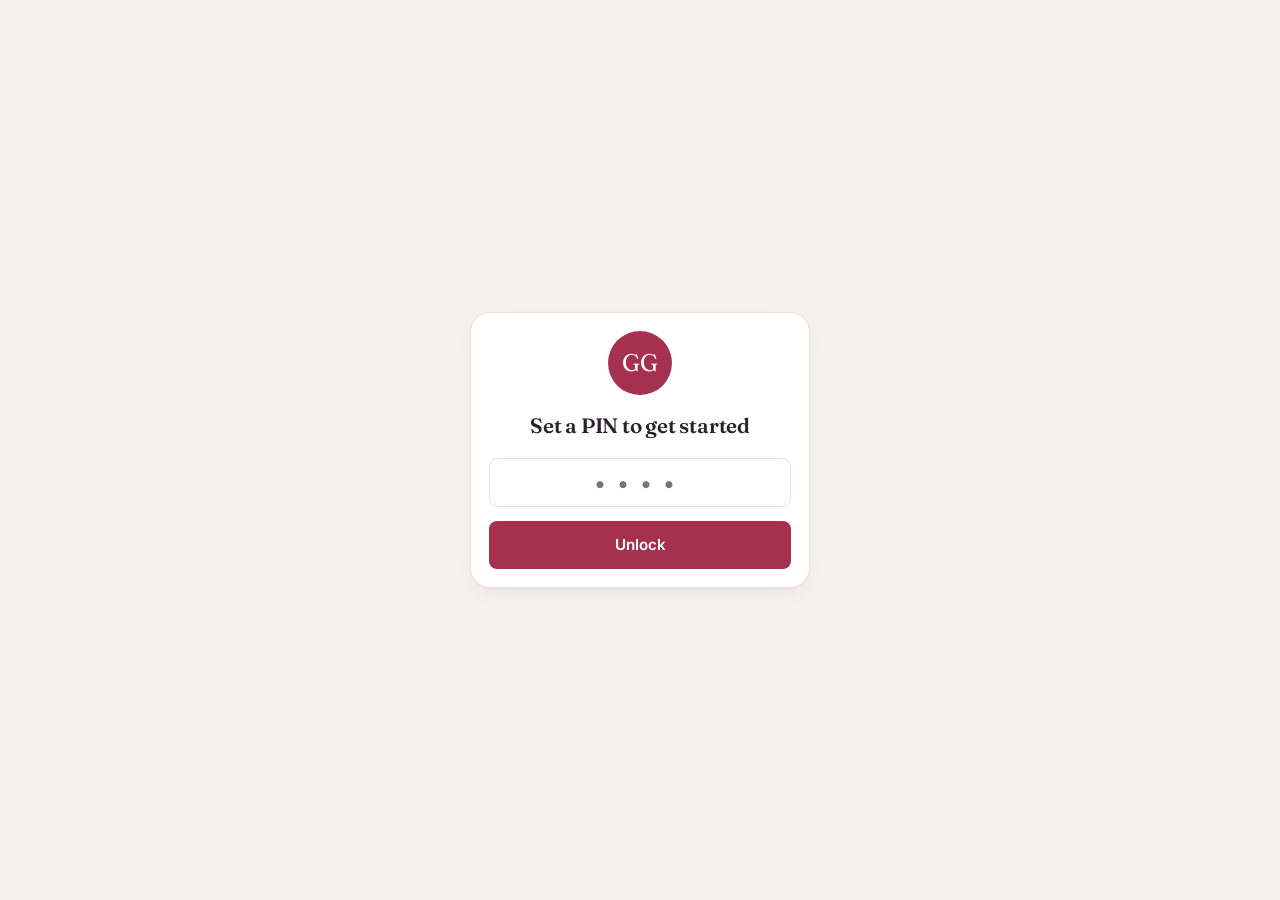
==== index.html @ 6c10d565 "first commit" ====
<!DOCTYPE html>
<html lang="en">
<head>
<meta charset="UTF-8">
<meta name="viewport" content="width=device-width, initial-scale=1, maximum-scale=1, user-scalable=no">
<title>Get Gorgeous</title>
<link rel="manifest" href="manifest.json">
<link href="https://fonts.googleapis.com/css2?family=Fraunces:wght@600;700&family=Inter:wght@400;500;600;700&display=swap" rel="stylesheet">
<link rel="stylesheet" href="assets/css/style.css">
<style>
  body { display:flex; align-items:center; justify-content:center; height:100vh; background: var(--surface-sunken); }
  .lock-card { width: min(340px, 90vw); text-align:center; }
  .lock-card .brand { width:64px; height:64px; border-radius:50%; background:var(--accent); color:#fff;
    display:flex; align-items:center; justify-content:center; font-family:var(--font-display); font-size:1.5rem; margin:0 auto 16px; }
  #pinInput { text-align:center; letter-spacing: 0.5em; font-size: 1.4rem; }
</style>
</head>
<body>
  <div class="card lock-card">
    <div class="brand">GG</div>
    <h2 id="lockTitle" class="mb-16">Enter PIN</h2>
    <div class="field">
      <input type="password" id="pinInput" inputmode="numeric" maxlength="6" placeholder="••••">
    </div>
    <button class="btn btn-primary" style="width:100%;" onclick="submitPin()">Unlock</button>
    <div id="lockError" class="text-soft mt-16" style="color: var(--danger); display:none;">Wrong PIN, try again.</div>
  </div>

  <script src="assets/js/db.js"></script>
  <script>
    if ('serviceWorker' in navigator) {
      window.addEventListener('load', () => navigator.serviceWorker.register('service-worker.js').catch(() => {}));
    }
  </script>
  <script>
    async function boot() {
      const existingPin = await DB.getSetting('pinHash');
      document.getElementById('lockTitle').textContent = existingPin ? 'Enter PIN' : 'Set a PIN to get started';
    }
    boot();

    async function simpleHash(str) {
      const enc = new TextEncoder().encode(str);
      const buf = await crypto.subtle.digest('SHA-256', enc);
      return Array.from(new Uint8Array(buf)).map(b => b.toString(16).padStart(2, '0')).join('');
    }

    async function submitPin() {
      const val = document.getElementById('pinInput').value.trim();
      if (val.length < 4) return alert('PIN should be at least 4 digits.');
      const hash = await simpleHash(val);
      const existingPin = await DB.getSetting('pinHash');

      if (!existingPin) {
        await DB.setSetting('pinHash', hash);
        window.location.href = 'dashboard.html';
        return;
      }
      if (hash === existingPin) {
        window.location.href = 'dashboard.html';
      } else {
        document.getElementById('lockError').style.display = 'block';
        document.getElementById('pinInput').value = '';
      }
    }

    document.getElementById('pinInput').addEventListener('keydown', (e) => {
      if (e.key === 'Enter') submitPin();
    });
  </script>
</body>
</html>
---- assets/css/style.css ----
/* ============================================
   Get Gorgeous — Design Tokens
   Signature: "vanity mirror" cards — soft rounded
   surfaces with a berry accent bar that lights up
   on the active section, echoing a lit mirror frame.
   ============================================ */

:root {
  /* Color */
  --bg: #FFFDFB;
  --surface: #FFFFFF;
  --surface-sunken: #F7F1EE;
  --ink: #2B2229;
  --ink-soft: #6E5F63;
  --line: #EBE1DD;

  --accent: #A6314F;        /* signature berry — active states, CTAs */
  --accent-ink: #FFFFFF;
  --accent-soft: #F5DCE2;   /* pale blush — badges, hover backgrounds */
  --gold: #A87C3F;          /* money / loyalty points */
  --gold-soft: #F1E4CE;
  --success: #3F7D58;
  --success-soft: #DFEEE4;
  --warn: #B85C1D;
  --warn-soft: #F6E3D3;
  --danger: #A6314F;

  /* Type */
  --font-display: 'Fraunces', Georgia, serif;
  --font-body: 'Inter', -apple-system, sans-serif;

  /* Scale */
  --radius-sm: 8px;
  --radius-md: 14px;
  --radius-lg: 20px;
  --shadow-card: 0 1px 2px rgba(43,34,41,0.04), 0 8px 24px -12px rgba(43,34,41,0.12);
  --touch-min: 48px;
}

* { box-sizing: border-box; }
html, body { height: 100%; }

body {
  margin: 0;
  background: var(--bg);
  color: var(--ink);
  font-family: var(--font-body);
  font-size: 16px;
  line-height: 1.45;
  -webkit-tap-highlight-color: transparent;
}

h1, h2, h3, .display {
  font-family: var(--font-display);
  font-weight: 600;
  letter-spacing: -0.01em;
  margin: 0;
  color: var(--ink);
}
h1 { font-size: 1.75rem; }
h2 { font-size: 1.3rem; }
h3 { font-size: 1.05rem; }

.eyebrow {
  font-size: 0.72rem;
  font-weight: 600;
  text-transform: uppercase;
  letter-spacing: 0.08em;
  color: var(--ink-soft);
}

/* ---------- App shell ---------- */
.app-shell {
  display: grid;
  grid-template-columns: 92px 1fr;
  height: 100vh;
  overflow: hidden;
}
@media (max-width: 720px) {
  .app-shell { grid-template-columns: 1fr; grid-template-rows: 1fr 76px; }
  .sidebar { order: 2; flex-direction: row !important; }
}

.sidebar {
  background: var(--surface);
  border-right: 1px solid var(--line);
  display: flex;
  flex-direction: column;
  align-items: center;
  padding: 16px 0;
  gap: 4px;
  overflow-y: auto;
}
.sidebar .brand {
  width: 44px; height: 44px;
  border-radius: 50%;
  background: var(--accent);
  color: #fff;
  display: flex; align-items: center; justify-content: center;
  font-family: var(--font-display);
  font-weight: 700;
  margin-bottom: 18px;
  flex-shrink: 0;
}
.nav-item {
  width: 68px;
  min-height: var(--touch-min);
  display: flex;
  flex-direction: column;
  align-items: center;
  justify-content: center;
  gap: 3px;
  padding: 8px 4px;
  border-radius: var(--radius-sm);
  color: var(--ink-soft);
  text-decoration: none;
  font-size: 0.68rem;
  font-weight: 600;
  position: relative;
  border: none;
  background: none;
  cursor: pointer;
}
.nav-item .icon { font-size: 1.25rem; line-height: 1; }
.nav-item.active {
  color: var(--accent);
  background: var(--accent-soft);
}
.nav-item.active::before {
  content: "";
  position: absolute;
  left: -8px; top: 50%; transform: translateY(-50%);
  width: 3px; height: 22px;
  background: var(--accent);
  border-radius: 2px;
}
@media (max-width: 720px) {
  .nav-item.active::before { left: 50%; top: -8px; transform: translateX(-50%); width: 22px; height: 3px; }
}

.main {
  overflow-y: auto;
  padding: 24px 28px 90px;
}
.topbar {
  display: flex;
  align-items: center;
  justify-content: space-between;
  margin-bottom: 22px;
  gap: 12px;
  flex-wrap: wrap;
}
.sync-pill {
  display: inline-flex; align-items: center; gap: 6px;
  font-size: 0.75rem; font-weight: 600;
  padding: 6px 12px; border-radius: 999px;
  background: var(--success-soft); color: var(--success);
}
.sync-pill.offline { background: var(--warn-soft); color: var(--warn); }
.sync-pill .dot { width: 7px; height: 7px; border-radius: 50%; background: currentColor; }

/* ---------- Cards / surfaces ---------- */
.card {
  background: var(--surface);
  border: 1px solid var(--line);
  border-radius: var(--radius-lg);
  box-shadow: var(--shadow-card);
  padding: 18px;
}
.grid {
  display: grid;
  gap: 14px;
}
.grid-4 { grid-template-columns: repeat(4, 1fr); }
.grid-3 { grid-template-columns: repeat(3, 1fr); }
.grid-2 { grid-template-columns: repeat(2, 1fr); }
@media (max-width: 900px) { .grid-4 { grid-template-columns: repeat(2, 1fr); } .grid-3 { grid-template-columns: repeat(2, 1fr); } }
@media (max-width: 560px) { .grid-4, .grid-3, .grid-2 { grid-template-columns: 1fr; } }

.stat-card .value {
  font-family: var(--font-display);
  font-size: 1.9rem;
  font-weight: 600;
  margin-top: 4px;
}
.stat-card .label { color: var(--ink-soft); font-size: 0.82rem; }
.stat-card.gold .value { color: var(--gold); }
.stat-card.accent .value { color: var(--accent); }

/* ---------- Forms ---------- */
label { font-size: 0.82rem; font-weight: 600; color: var(--ink-soft); display: block; margin-bottom: 6px; }
input, select, textarea {
  width: 100%;
  min-height: var(--touch-min);
  padding: 10px 14px;
  border: 1.5px solid var(--line);
  border-radius: var(--radius-sm);
  background: var(--surface);
  color: var(--ink);
  font-family: var(--font-body);
  font-size: 1rem;
}
input:focus, select:focus, textarea:focus {
  outline: none;
  border-color: var(--accent);
  box-shadow: 0 0 0 3px var(--accent-soft);
}
.field { margin-bottom: 14px; }

.btn {
  min-height: var(--touch-min);
  padding: 10px 20px;
  border-radius: var(--radius-sm);
  border: none;
  font-family: var(--font-body);
  font-weight: 600;
  font-size: 0.95rem;
  cursor: pointer;
  display: inline-flex;
  align-items: center;
  gap: 8px;
  justify-content: center;
}
.btn-primary { background: var(--accent); color: #fff; }
.btn-primary:active { background: #8A2841; }
.btn-secondary { background: var(--surface-sunken); color: var(--ink); }
.btn-ghost { background: transparent; color: var(--ink-soft); }
.btn:focus-visible { outline: 2px solid var(--accent); outline-offset: 2px; }

/* ---------- Tables / lists ---------- */
.list-row {
  display: flex; align-items: center; justify-content: space-between;
  padding: 14px 4px;
  border-bottom: 1px solid var(--line);
  min-height: var(--touch-min);
}
.list-row:last-child { border-bottom: none; }
.badge {
  font-size: 0.7rem; font-weight: 700;
  padding: 3px 9px; border-radius: 999px;
  background: var(--accent-soft); color: var(--accent);
  text-transform: uppercase; letter-spacing: 0.03em;
}
.badge.gold { background: var(--gold-soft); color: var(--gold); }
.badge.success { background: var(--success-soft); color: var(--success); }
.badge.warn { background: var(--warn-soft); color: var(--warn); }

/* ---------- Empty state ---------- */
.empty-state {
  text-align: center;
  padding: 48px 20px;
  color: var(--ink-soft);
}
.empty-state .icon { font-size: 2.2rem; margin-bottom: 8px; }

/* ---------- Utility ---------- */
.flex { display: flex; align-items: center; }
.gap-8 { gap: 8px; }
.gap-12 { gap: 12px; }
.mt-16 { margin-top: 16px; }
.mb-16 { margin-bottom: 16px; }
.text-soft { color: var(--ink-soft); }
.text-right { text-align: right; }

@media (prefers-reduced-motion: no-preference) {
  .card, .nav-item, .btn { transition: background-color 0.15s ease, box-shadow 0.15s ease, border-color 0.15s ease; }
}
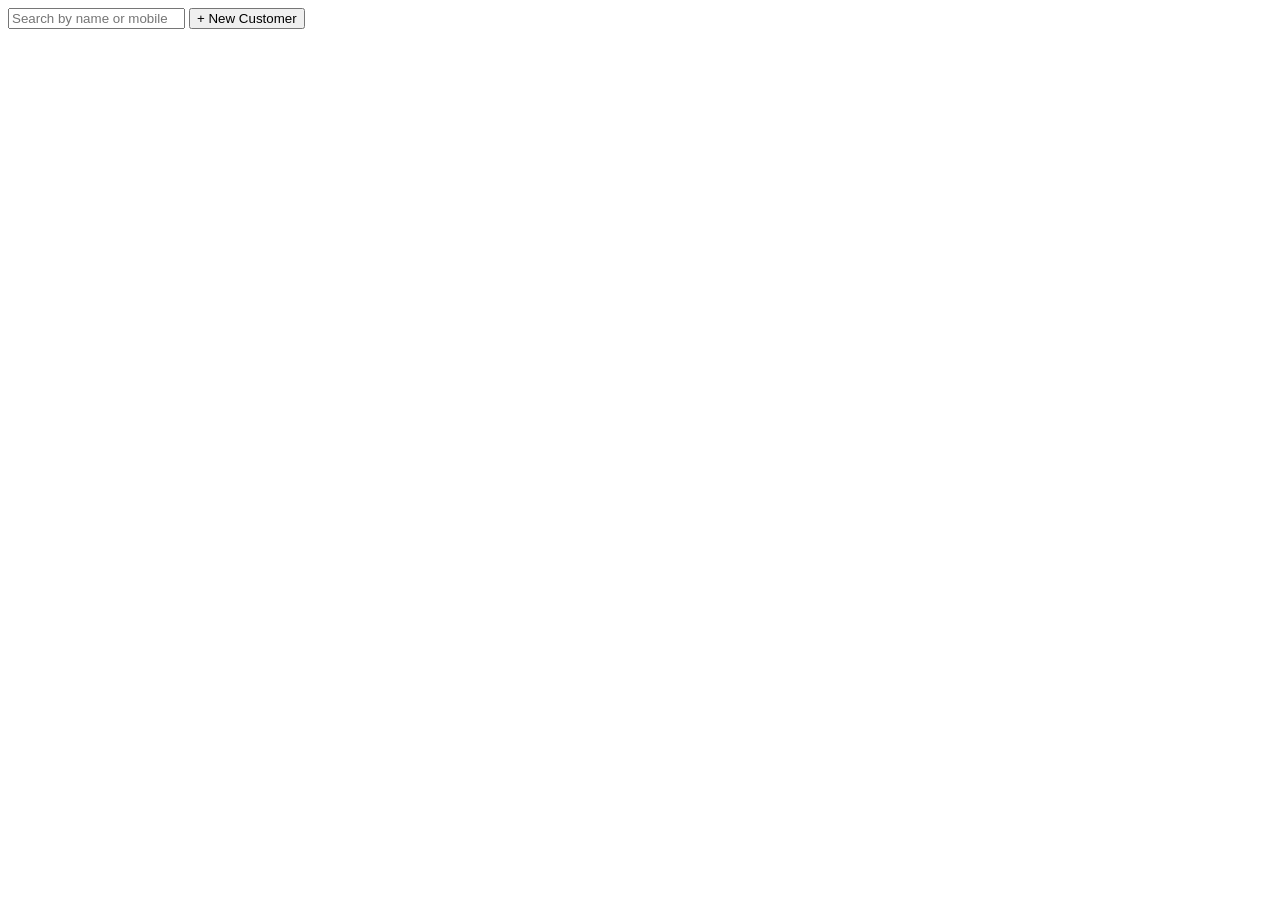
==== commit bcb2dfee: "fourth commit" ====
--- a/index.html
+++ b/index.html
@@ -5,68 +5,15 @@
 <meta name="viewport" content="width=device-width, initial-scale=1, maximum-scale=1, user-scalable=no">
 <title>Get Gorgeous</title>
 <link rel="manifest" href="manifest.json">
-<link href="https://fonts.googleapis.com/css2?family=Fraunces:wght@600;700&family=Inter:wght@400;500;600;700&display=swap" rel="stylesheet">
-<link rel="stylesheet" href="assets/css/style.css">
-<style>
-  body { display:flex; align-items:center; justify-content:center; height:100vh; background: var(--surface-sunken); }
-  .lock-card { width: min(340px, 90vw); text-align:center; }
-  .lock-card .brand { width:64px; height:64px; border-radius:50%; background:var(--accent); color:#fff;
-    display:flex; align-items:center; justify-content:center; font-family:var(--font-display); font-size:1.5rem; margin:0 auto 16px; }
-  #pinInput { text-align:center; letter-spacing: 0.5em; font-size: 1.4rem; }
-</style>
+<meta http-equiv="refresh" content="0; url=customers.html">
 </head>
 <body>
-  <div class="card lock-card">
-    <div class="brand">GG</div>
-    <h2 id="lockTitle" class="mb-16">Enter PIN</h2>
-    <div class="field">
-      <input type="password" id="pinInput" inputmode="numeric" maxlength="6" placeholder="••••">
-    </div>
-    <button class="btn btn-primary" style="width:100%;" onclick="submitPin()">Unlock</button>
-    <div id="lockError" class="text-soft mt-16" style="color: var(--danger); display:none;">Wrong PIN, try again.</div>
-  </div>
-
+  <script>window.location.replace('customers.html');</script>
   <script src="assets/js/db.js"></script>
   <script>
     if ('serviceWorker' in navigator) {
-      window.addEventListener('load', () => navigator.serviceWorker.register('service-worker.js').catch(() => {}));
+      navigator.serviceWorker.register('service-worker.js').catch(() => {});
     }
-  </script>
-  <script>
-    async function boot() {
-      const existingPin = await DB.getSetting('pinHash');
-      document.getElementById('lockTitle').textContent = existingPin ? 'Enter PIN' : 'Set a PIN to get started';
-    }
-    boot();
-
-    async function simpleHash(str) {
-      const enc = new TextEncoder().encode(str);
-      const buf = await crypto.subtle.digest('SHA-256', enc);
-      return Array.from(new Uint8Array(buf)).map(b => b.toString(16).padStart(2, '0')).join('');
-    }
-
-    async function submitPin() {
-      const val = document.getElementById('pinInput').value.trim();
-      if (val.length < 4) return alert('PIN should be at least 4 digits.');
-      const hash = await simpleHash(val);
-      const existingPin = await DB.getSetting('pinHash');
-
-      if (!existingPin) {
-        await DB.setSetting('pinHash', hash);
-        window.location.href = 'dashboard.html';
-        return;
-      }
-      if (hash === existingPin) {
-        window.location.href = 'dashboard.html';
-      } else {
-        document.getElementById('lockError').style.display = 'block';
-        document.getElementById('pinInput').value = '';
-      }
-    }
-
-    document.getElementById('pinInput').addEventListener('keydown', (e) => {
-      if (e.key === 'Enter') submitPin();
-    });
   </script>
 </body>
 </html>
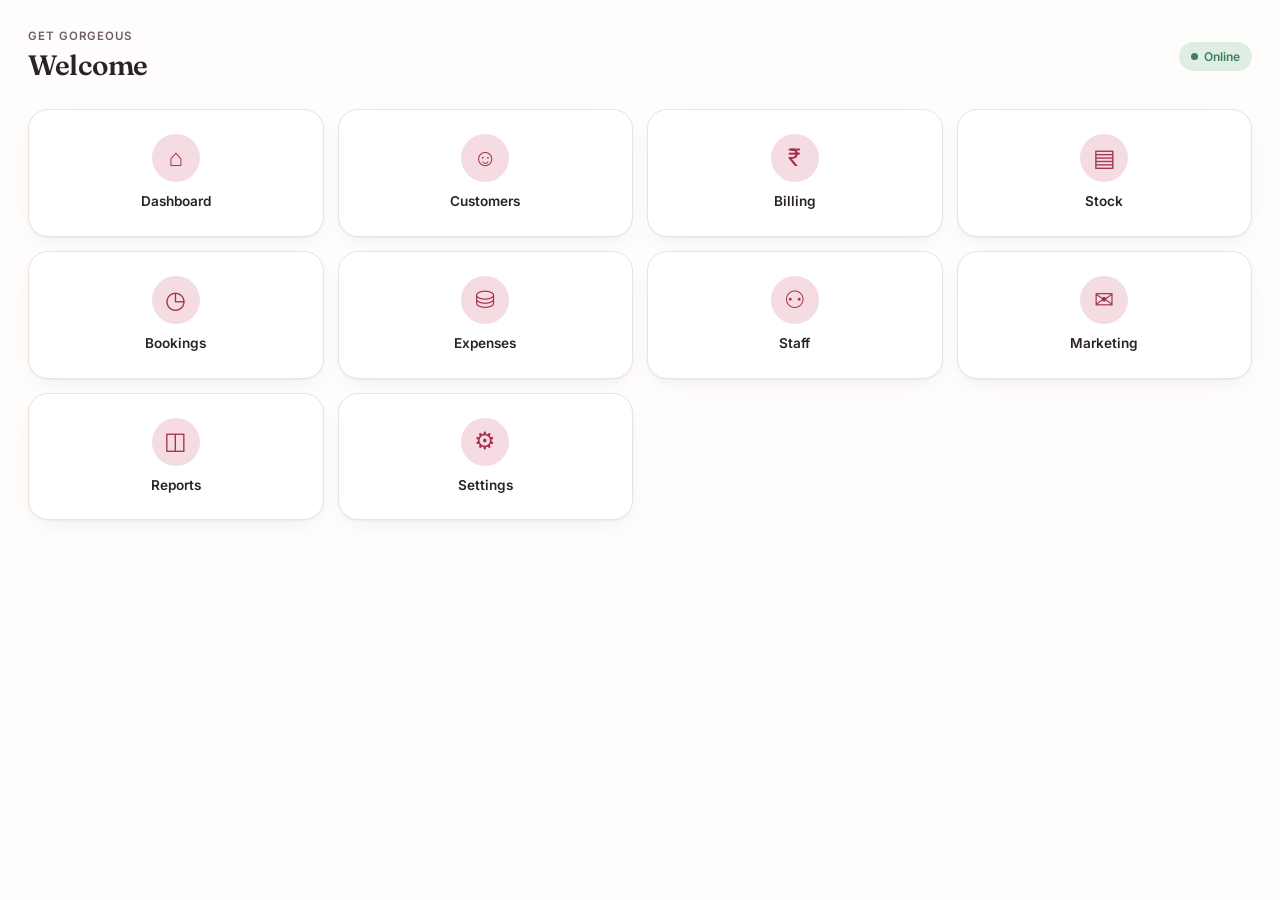
==== commit d2912331: "commit" ====
--- a/index.html
+++ b/index.html
@@ -5,10 +5,10 @@
 <meta name="viewport" content="width=device-width, initial-scale=1, maximum-scale=1, user-scalable=no">
 <title>Get Gorgeous</title>
 <link rel="manifest" href="manifest.json">
-<meta http-equiv="refresh" content="0; url=customers.html">
+<meta http-equiv="refresh" content="0; url=home.html">
 </head>
 <body>
-  <script>window.location.replace('customers.html');</script>
+  <script>window.location.replace('home.html');</script>
   <script src="assets/js/db.js"></script>
   <script>
     if ('serviceWorker' in navigator) {
